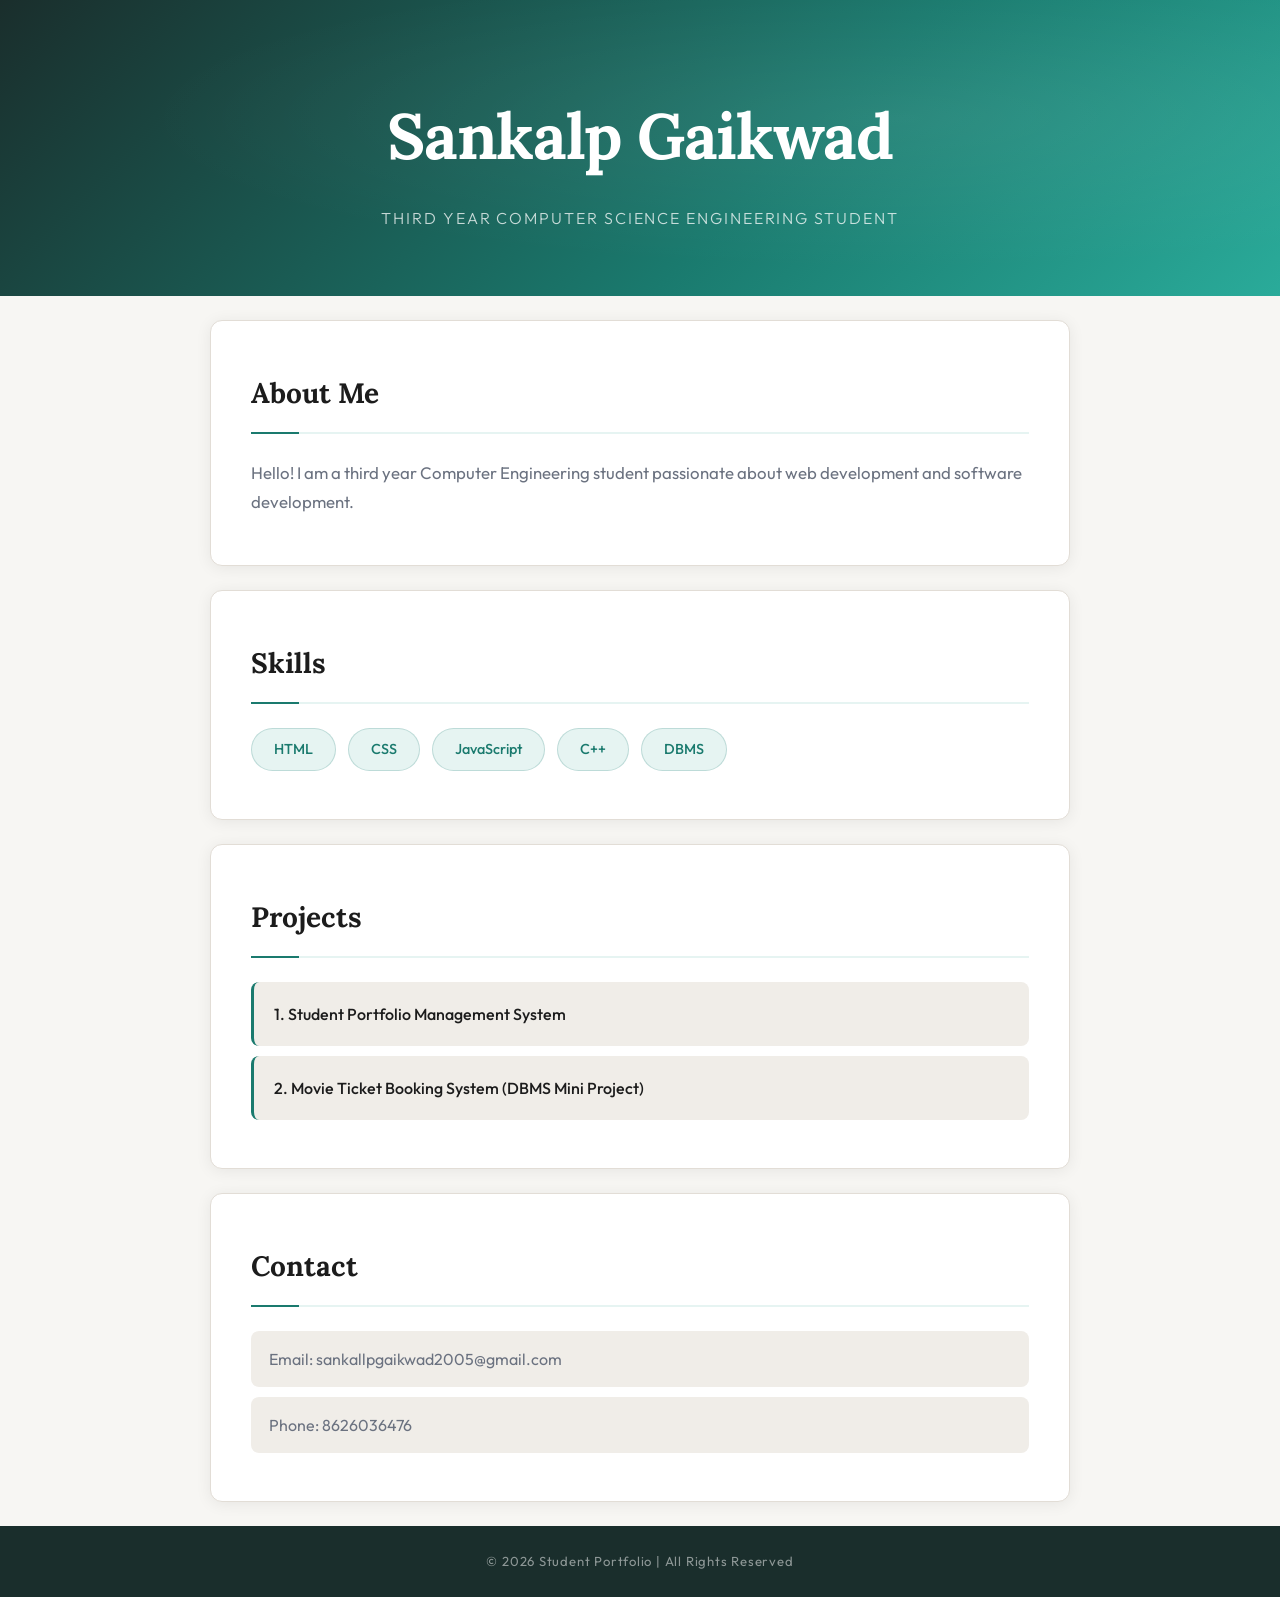
==== Assignment-2-Portfolio/index.html @ c1ece3b2 "Added Assignment 2 and 3 properly" ====
<!DOCTYPE html>
<html lang="en">
<head>
    <meta charset="UTF-8">
    <title>Student Portfolio</title>
    <link rel="stylesheet" href="style.css">
</head>
<body>

<header>
    <h1>Sankalp Gaikwad</h1>
    <p>Third Year Computer Science Engineering Student</p>
</header>

<section class="about">
    <h2>About Me</h2>
    <p>Hello! I am a third year Computer Engineering student passionate about web development and software development.</p>
</section>

<section class="skills">
    <h2>Skills</h2>
    <ul>
        <li>HTML</li>
        <li>CSS</li>
        <li>JavaScript</li>
        <li>C++</li>
        <li>DBMS</li>
    </ul>
</section>

<section class="projects">
    <h2>Projects</h2>
    <p>1. Student Portfolio Management System</p>
    <p>2. Movie Ticket Booking System (DBMS Mini Project)</p>
</section>

<section class="contact">
    <h2>Contact</h2>
    <p>Email: sankallpgaikwad2005&#64;gmail.com</p>
    <p>Phone: 8626036476</p>
</section>

<footer>
    <p>&#169; 2026 Student Portfolio | All Rights Reserved</p>
</footer>

</body>
</html>
---- Assignment-2-Portfolio/style.css ----
/* =============================================
   SANKALP GAIKWAD — Portfolio CSS
   Theme: Clean Modern Light with Slate & Teal
   ============================================= */

   @import url('https://fonts.googleapis.com/css2?family=Lora:ital,wght@0,400;0,600;0,700;1,400&family=Outfit:wght@300;400;500;600&display=swap');

   :root {
       --bg: #f7f6f3;
       --surface: #ffffff;
       --surface2: #f0ede8;
       --accent: #1a7a6e;
       --accent-light: #e6f4f2;
       --text: #1c1c1c;
       --muted: #6b7280;
       --border: #e2ddd6;
       --shadow: 0 2px 16px rgba(0,0,0,0.07);
       --shadow-hover: 0 8px 40px rgba(0,0,0,0.13);
       --radius: 12px;
       --font-display: 'Lora', Georgia, serif;
       --font-body: 'Outfit', sans-serif;
   }
   
   * {
       box-sizing: border-box;
       margin: 0;
       padding: 0;
   }
   
   html { scroll-behavior: smooth; }
   
   body {
       font-family: var(--font-body);
       font-size: 16px;
       line-height: 1.75;
       background-color: var(--bg);
       color: var(--text);
       -webkit-font-smoothing: antialiased;
   }
   
   /* ---- HEADER ---- */
   header {
       background: linear-gradient(135deg, #1a2e2c 0%, #1a7a6e 60%, #2aab9a 100%);
       color: #ffffff;
       text-align: center;
       padding: 80px 24px 64px;
       position: relative;
       overflow: hidden;
   }
   
   header::before {
       content: '';
       position: absolute;
       inset: 0;
       background: radial-gradient(ellipse at 70% 40%, rgba(255,255,255,0.07) 0%, transparent 60%);
       pointer-events: none;
   }
   
   header h1 {
       font-family: var(--font-display);
       font-size: clamp(2.4rem, 6vw, 4rem);
       font-weight: 700;
       letter-spacing: -0.02em;
       margin-bottom: 12px;
       position: relative;
   }
   
   header p {
       font-size: 1rem;
       font-weight: 300;
       letter-spacing: 0.12em;
       text-transform: uppercase;
       color: rgba(255,255,255,0.75);
       position: relative;
   }
   
   /* ---- SECTIONS ---- */
   section {
       padding: 48px 40px;
       margin: 24px auto;
       max-width: 860px;
       background: var(--surface);
       border-radius: var(--radius);
       box-shadow: var(--shadow);
       border: 1px solid var(--border);
       transition: box-shadow 0.3s ease;
   }
   
   section:hover {
       box-shadow: var(--shadow-hover);
   }
   
   section h2 {
       font-family: var(--font-display);
       font-size: 1.75rem;
       font-weight: 700;
       color: var(--text);
       margin-bottom: 24px;
       padding-bottom: 14px;
       border-bottom: 2px solid var(--accent-light);
       position: relative;
   }
   
   section h2::after {
       content: '';
       position: absolute;
       left: 0;
       bottom: -2px;
       width: 48px;
       height: 2px;
       background: var(--accent);
   }
   
   /* ---- ABOUT ---- */
   .about p {
       color: var(--muted);
       font-size: 1.05rem;
   }
   
   /* ---- SKILLS ---- */
   .skills ul {
       list-style: none;
       display: flex;
       flex-wrap: wrap;
       gap: 12px;
       margin-top: 4px;
   }
   
   .skills ul li {
       background: var(--accent-light);
       color: var(--accent);
       padding: 8px 22px;
       border-radius: 999px;
       font-size: 0.9rem;
       font-weight: 500;
       border: 1px solid rgba(26,122,110,0.2);
       transition: all 0.2s ease;
   }
   
   .skills ul li:hover {
       background: var(--accent);
       color: #fff;
       transform: translateY(-2px);
       box-shadow: 0 4px 16px rgba(26,122,110,0.25);
   }
   
   /* ---- PROJECTS ---- */
   .projects p {
       padding: 18px 20px;
       margin-bottom: 10px;
       background: var(--surface2);
       border-radius: 8px;
       border-left: 3px solid var(--accent);
       font-size: 1rem;
       font-weight: 500;
       color: var(--text);
       transition: background 0.2s ease, transform 0.2s ease;
   }
   
   .projects p:last-child { margin-bottom: 0; }
   
   .projects p:hover {
       background: var(--accent-light);
       transform: translateX(5px);
   }
   
   /* ---- CONTACT ---- */
   .contact p {
       font-size: 1rem;
       color: var(--muted);
       margin-bottom: 10px;
       padding: 14px 18px;
       background: var(--surface2);
       border-radius: 8px;
       transition: background 0.2s, color 0.2s;
   }
   
   .contact p:last-child { margin-bottom: 0; }
   
   .contact p:hover {
       background: var(--accent-light);
       color: var(--accent);
   }
   
   /* ---- FOOTER ---- */
   footer {
       background: #1a2e2c;
       color: rgba(255,255,255,0.5);
       text-align: center;
       padding: 24px;
       font-size: 0.82rem;
       letter-spacing: 0.06em;
       margin-top: 8px;
   }
   
   /* ---- RESPONSIVE ---- */
   @media (max-width: 700px) {
       header { padding: 56px 20px 48px; }
       section { padding: 32px 20px; margin: 16px 12px; }
   }
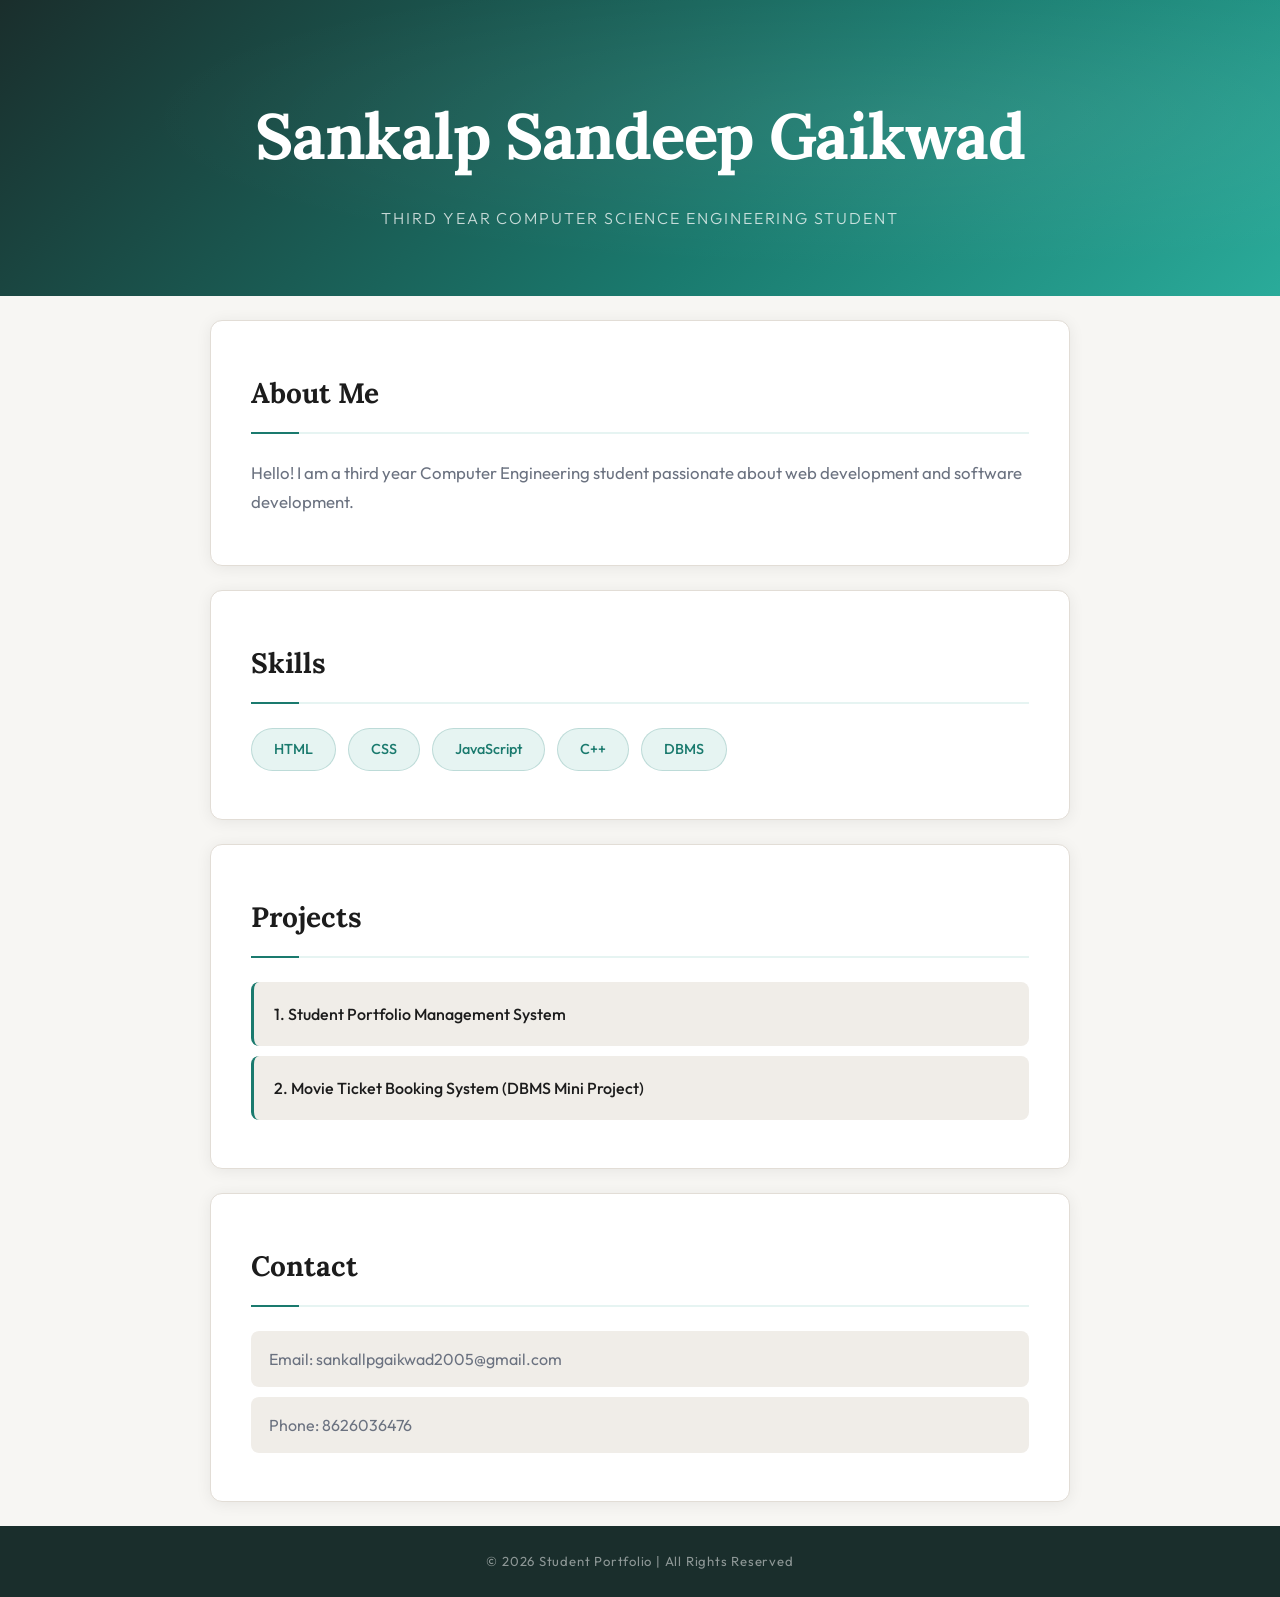
==== commit 2cf0264b: "Updated heading in Assignment 2" ====
--- a/Assignment-2-Portfolio/index.html
+++ b/Assignment-2-Portfolio/index.html
@@ -8,7 +8,7 @@
 <body>
 
 <header>
-    <h1>Sankalp Gaikwad</h1>
+    <h1>Sankalp Sandeep Gaikwad</h1>
     <p>Third Year Computer Science Engineering Student</p>
 </header>
 
